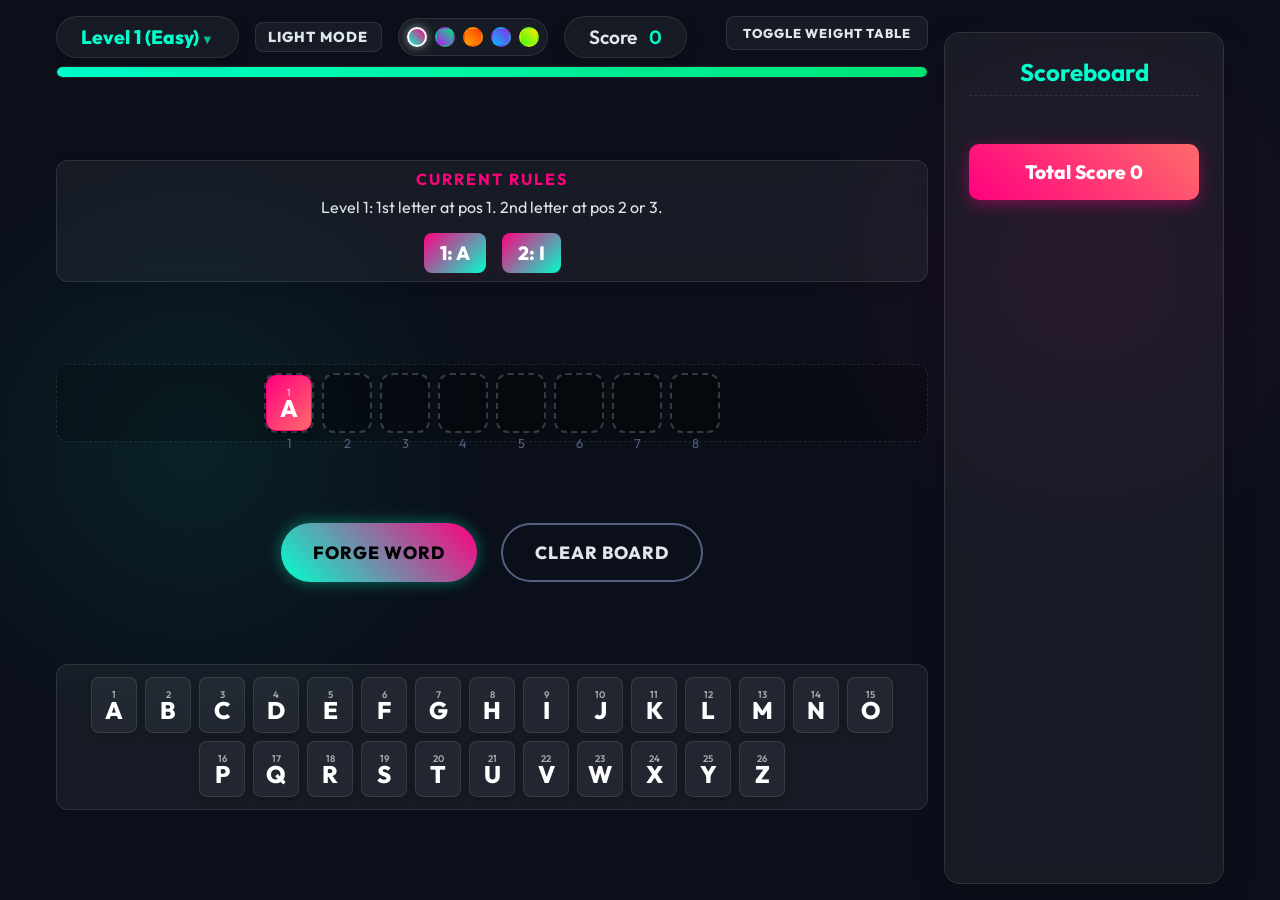
==== lexi-weight/index.html @ 4cb24aad "Initial commit of Lexi-Weight Game" ====
<!DOCTYPE html>
<html lang="en">
<head>
    <meta charset="UTF-8">
    <meta name="viewport" content="width=device-width, initial-scale=1.0">
    <title>LexiWeight - The Word Game</title>
    <link href="https://fonts.googleapis.com/css2?family=Outfit:wght@300;400;600;800&display=swap" rel="stylesheet">
    <link rel="stylesheet" href="style.css">
</head>
<body>
    <div class="layout-wrapper">
        <div class="app-container">
        <!-- Header / Weight Table -->
        <header>
            <div class="stats">
                <div class="stat-pill custom-select" id="custom-level-select">
                    <div class="select-selected">Level 1 (Easy)</div>
                    <div class="select-items select-hide">
                        <div data-val="1">Level 1 (Easy)</div>
                        <div data-val="2">Level 2 (Medium)</div>
                        <div data-val="3">Level 3 (Hard)</div>
                    </div>
                </div>
                
                <div class="theme-controls" style="display: flex; gap: 1rem; align-items: center;">
                    <button id="base-theme-toggle" class="fancy-btn small" style="padding: 0.3rem 0.8rem; font-size: 0.9rem; min-width: 100px;">Light Mode</button>
                    <div class="theme-selector">
                        <div class="theme-btn active" data-color-theme="default" style="background: linear-gradient(45deg, #00ffcc, #ff007f)" title="Cyberpunk"></div>
                        <div class="theme-btn" data-color-theme="purple" style="background: linear-gradient(45deg, #bc13fe, #00e676)" title="Neon"></div>
                        <div class="theme-btn" data-color-theme="fire" style="background: linear-gradient(45deg, #ffaa00, #ff3d00)" title="Fire"></div>
                        <div class="theme-btn" data-color-theme="ocean" style="background: linear-gradient(45deg, #00bfff, #8a2be2)" title="Ocean"></div>
                        <div class="theme-btn" data-color-theme="toxic" style="background: linear-gradient(45deg, #39ff14, #fce803)" title="Toxic"></div>
                    </div>
                </div>

                <div class="stat-pill">Score <span id="score-display">0</span></div>
            </div>
            
            <div class="weight-table-container">
                <button id="toggle-weights" class="fancy-btn small">Toggle Weight Table</button>
                <div id="weight-table" class="weight-table hidden">
                    <!-- JS will populate A=1 to Z=26 -->
                </div>
            </div>
        </header>

        <!-- Timer -->
        <div class="timer-container">
            <div id="timer-bar" class="timer-bar"></div>
        </div>

        <!-- Main Game Area -->
        <main>
            <div class="rules-box">
                <h3>Current Rules</h3>
                <p id="rules-text">Level 1: Loading...</p>
                <div id="required-letters-display" class="required-letters"></div>
            </div>

            <!-- The Word Slots -->
            <div class="game-board" id="game-board">
                <!-- 8 slots for creating the word -->
                <div class="slot" data-index="1"></div>
                <div class="slot" data-index="2"></div>
                <div class="slot" data-index="3"></div>
                <div class="slot" data-index="4"></div>
                <div class="slot" data-index="5"></div>
                <div class="slot" data-index="6"></div>
                <div class="slot" data-index="7"></div>
                <div class="slot" data-index="8"></div>
            </div>

            <div class="controls">
                <button id="submit-btn" class="fancy-btn primary">Forge Word</button>
                <button id="clear-btn" class="fancy-btn secondary">Clear Board</button>
            </div>

            <!-- Letter Bank -->
            <div class="letter-bank" id="letter-bank">
                <!-- JS will populate A-Z -->
            </div>
        </main>
        </div>

        <aside class="scoreboard-panel">
            <h2>Scoreboard</h2>
            <ul id="score-list">
                <!-- Scores injected via JS -->
            </ul>
            <div class="total-score-box">
                Total Score <span id="side-total-score">0</span>
            </div>
        </aside>
    </div>

    <!-- Modals -->
    <div id="overlay" class="overlay hidden"></div>
    <div id="modal" class="modal hidden">
        <h2 id="modal-title">Level Complete!</h2>
        <p id="modal-desc">Word weight: 42</p>
        <button id="modal-action-btn" class="fancy-btn primary">Next Level</button>
    </div>

    <script src="script.js"></script>
</body>
</html>
---- lexi-weight/style.css ----
:root {
    --bg-color: #0a0f1a;
    --text-color: #e0e6ed;
    --primary-color: #00ffcc;
    --secondary-color: #ff007f;
    --bg-glow-1: rgba(0, 255, 204, 0.08);
    --bg-glow-2: rgba(255, 0, 127, 0.08);
    --primary-glow: rgba(0, 255, 204, 0.4);
    --primary-glow-strong: rgba(0, 255, 204, 0.6);
    --glass-bg: rgba(255, 255, 255, 0.05);
    --glass-border: rgba(255, 255, 255, 0.1);
    --slot-bg: rgba(0, 0, 0, 0.3);
    --item-bg: rgba(0, 0, 0, 0.4);
    --board-bg: rgba(0, 0, 0, 0.2);
    --letter-color: #fff;
    --wt-val-color: #8892b0;
    --success-color: #00e676;
    --warning-color: #ffc107;
    --danger-color: #ff3d00;
}

:root[data-color-theme="purple"] {
    --primary-color: #bc13fe;
    --secondary-color: #00e676;
    --bg-glow-1: rgba(188, 19, 254, 0.08);
    --bg-glow-2: rgba(0, 230, 118, 0.08);
    --primary-glow: rgba(188, 19, 254, 0.4);
    --primary-glow-strong: rgba(188, 19, 254, 0.6);
}

:root[data-color-theme="fire"] {
    --primary-color: #ffaa00;
    --secondary-color: #ff3d00;
    --bg-glow-1: rgba(255, 170, 0, 0.08);
    --bg-glow-2: rgba(255, 61, 0, 0.08);
    --primary-glow: rgba(255, 170, 0, 0.4);
    --primary-glow-strong: rgba(255, 170, 0, 0.6);
}

:root[data-color-theme="ocean"] {
    --primary-color: #00bfff;
    --secondary-color: #8a2be2;
    --bg-glow-1: rgba(0, 191, 255, 0.08);
    --bg-glow-2: rgba(138, 43, 226, 0.08);
    --primary-glow: rgba(0, 191, 255, 0.4);
    --primary-glow-strong: rgba(0, 191, 255, 0.6);
}

:root[data-color-theme="toxic"] {
    --primary-color: #39ff14;
    --secondary-color: #fce803;
    --bg-glow-1: rgba(57, 255, 20, 0.08);
    --bg-glow-2: rgba(252, 232, 3, 0.08);
    --primary-glow: rgba(57, 255, 20, 0.4);
    --primary-glow-strong: rgba(57, 255, 20, 0.6);
}

:root[data-base-theme="light"] {
    --bg-color: #f0f4f8;
    --text-color: #1a202c;
    --glass-bg: rgba(255, 255, 255, 0.7);
    --glass-border: rgba(0, 0, 0, 0.1);
    --slot-bg: rgba(255, 255, 255, 0.8);
    --item-bg: rgba(255, 255, 255, 0.6);
    --board-bg: rgba(255, 255, 255, 0.4);
    --letter-color: #1a202c;
    --wt-val-color: #4a5568;
}

* {
    box-sizing: border-box;
    margin: 0;
    padding: 0;
    font-family: 'Outfit', sans-serif;
}

body {
    background-color: var(--bg-color);
    background-image: 
        radial-gradient(circle at 15% 50%, var(--bg-glow-1), transparent 25%),
        radial-gradient(circle at 85% 30%, var(--bg-glow-2), transparent 25%);
    color: var(--text-color);
    height: 100vh;
    overflow: hidden;
    margin: 0;
    padding: 0;
    display: flex;
    justify-content: center;
    align-items: center;
}

.layout-wrapper {
    display: flex;
    flex-direction: row;
    gap: 1rem;
    align-items: stretch;
    justify-content: center;
    width: 100%;
    height: 100%;
    max-width: 1200px;
    padding: 1rem;
    box-sizing: border-box;
}

.app-container {
    flex: 1;
    width: 100%;
    max-width: 900px;
    padding: 0;
    display: flex;
    flex-direction: column;
    gap: 0.5rem;
    overflow: hidden;
}

.scoreboard-panel {
    background: var(--glass-bg);
    border: 1px solid var(--glass-border);
    padding: 1.5rem;
    border-radius: 16px;
    backdrop-filter: blur(10px);
    box-shadow: 0 10px 30px rgba(0,0,0,0.2);
    width: 280px;
    display: flex;
    flex-direction: column;
    gap: 1rem;
    margin-top: 1rem;
}

.scoreboard-panel h2 {
    color: var(--primary-color);
    font-size: 1.5rem;
    text-align: center;
    border-bottom: 1px dashed var(--glass-border);
    padding-bottom: 0.5rem;
}

.scoreboard-panel ul {
    list-style: none;
    display: flex;
    flex-direction: column;
    gap: 0.5rem;
}

.scoreboard-panel li {
    display: flex;
    justify-content: space-between;
    background: rgba(0,0,0,0.3);
    padding: 0.5rem 1rem;
    border-radius: 8px;
    color: var(--text-color);
}

.scoreboard-panel li span {
    color: var(--success-color);
    font-weight: 800;
}

.total-score-box {
    margin-top: 1rem;
    background: linear-gradient(45deg, var(--secondary-color), #ff6b6b);
    padding: 1rem;
    border-radius: 10px;
    text-align: center;
    font-weight: 800;
    font-size: 1.2rem;
    color: #fff;
    box-shadow: 0 4px 15px rgba(255, 0, 127, 0.4);
}

/* Header & Stats */
header {
    display: flex;
    justify-content: space-between;
    align-items: flex-start;
    flex-wrap: wrap;
    gap: 1rem;
}

.stats {
    display: flex;
    gap: 1rem;
}

.stat-pill {
    background: var(--glass-bg);
    border: 1px solid var(--glass-border);
    padding: 0.5rem 1.5rem;
    border-radius: 50px;
    font-size: 1.2rem;
    font-weight: 600;
    backdrop-filter: blur(10px);
    box-shadow: 0 4px 15px rgba(0,0,0,0.2);
}

.stat-pill span {
    color: var(--primary-color);
    margin-left: 0.5rem;
}

/* Theme Selector */
.theme-selector {
    display: flex;
    gap: 0.5rem;
    align-items: center;
    background: var(--glass-bg);
    padding: 0.5rem;
    border-radius: 50px;
    border: 1px solid var(--glass-border);
}

.theme-btn {
    width: 20px;
    height: 20px;
    border-radius: 50%;
    cursor: pointer;
    border: 2px solid transparent;
    transition: transform 0.2s;
}

.theme-btn:hover {
    transform: scale(1.2);
}

.theme-btn.active {
    border-color: #fff;
    box-shadow: 0 0 10px rgba(255,255,255,0.5);
}

/* Weight Table */
.weight-table-container {
    display: flex;
    flex-direction: column;
    align-items: flex-end;
}

.weight-table {
    margin-top: 1rem;
    display: grid;
    grid-template-columns: repeat(13, 1fr);
    gap: 0.25rem;
    background: var(--glass-bg);
    border: 1px solid var(--glass-border);
    padding: 1rem;
    border-radius: 12px;
    backdrop-filter: blur(10px);
    font-size: 0.8rem;
    transition: all 0.3s ease;
}

.weight-table.hidden {
    opacity: 0;
    pointer-events: none;
    transform: translateY(-10px);
    position: absolute;
}

.wt-item {
    display: flex;
    flex-direction: column;
    align-items: center;
    background: var(--item-bg);
    border-radius: 6px;
    padding: 0.25rem;
}
.wt-letter { color: var(--primary-color); font-weight: 800; }
.wt-val { color: var(--wt-val-color); }

/* Custom Select */
.custom-select {
    position: relative;
    cursor: pointer;
    min-width: 160px;
    text-align: center;
    user-select: none;
}

.select-selected {
    color: var(--primary-color);
    font-weight: 800;
}

.select-selected::after {
    content: ' ▼';
    font-size: 0.8rem;
    opacity: 0.7;
}

.select-items {
    position: absolute;
    background-color: var(--bg-color);
    top: 130%;
    left: -1rem;
    right: -1rem;
    z-index: 99;
    border: 1px solid var(--glass-border);
    border-radius: 8px;
    overflow: hidden;
    box-shadow: 0 4px 15px rgba(0,0,0,0.5);
}

.select-items div {
    color: var(--text-color);
    padding: 10px;
    cursor: pointer;
    background: rgba(255,255,255,0.05);
    border-bottom: 1px solid var(--glass-border);
    font-weight: 600;
}

.select-items div:last-child {
    border-bottom: none;
}

.select-items div:hover {
    background-color: var(--bg-glow-1);
    color: var(--primary-color);
}

.select-hide {
    display: none;
}

/* Timer */
.timer-container {
    width: 100%;
    height: 12px;
    background: var(--slot-bg);
    border-radius: 10px;
    overflow: hidden;
    border: 1px solid var(--glass-border);
    box-shadow: inset 0 2px 5px rgba(0,0,0,0.5);
}

.timer-bar {
    height: 100%;
    width: 100%;
    background: linear-gradient(90deg, #00ffcc, #00e676);
    border-radius: 10px;
    transition: width 1s linear, background 0.5s ease;
}

/* Main Area */
main {
    display: flex;
    flex-direction: column;
    gap: 0.5rem;
    flex: 1;
    justify-content: space-evenly;
}

.rules-box {
    background: var(--glass-bg);
    border: 1px solid var(--glass-border);
    padding: 0.5rem 1rem;
    border-radius: 12px;
    text-align: center;
    backdrop-filter: blur(10px);
    box-shadow: 0 4px 15px rgba(0,0,0,0.1);
}

.rules-box h3 {
    color: var(--secondary-color);
    margin-bottom: 0.5rem;
    text-transform: uppercase;
    letter-spacing: 2px;
    font-size: 1rem;
}

.required-letters {
    display: flex;
    justify-content: center;
    gap: 1rem;
    margin-top: 1rem;
}

.req-letter-card {
    background: linear-gradient(135deg, var(--secondary-color), var(--primary-color));
    color: #fff;
    padding: 0.5rem 1rem;
    border-radius: 8px;
    font-weight: 800;
    font-size: 1.2rem;
    box-shadow: 0 4px 15px var(--bg-glow-2);
}

/* Game Board */
.game-board {
    display: flex;
    justify-content: center;
    gap: 0.5rem;
    flex-wrap: wrap;
    padding: 0.5rem;
    background: var(--board-bg);
    border-radius: 12px;
    border: 1px dashed var(--glass-border);
}

.slot {
    width: 50px;
    height: 60px;
    background: var(--slot-bg);
    border: 2px dashed rgba(255,255,255,0.2);
    border-radius: 12px;
    display: flex;
    justify-content: center;
    align-items: center;
    transition: all 0.3s ease;
    position: relative;
}

.slot.drag-over {
    border-color: var(--primary-color);
    background: rgba(0, 255, 204, 0.1);
    transform: scale(1.05);
}

.slot::before {
    content: attr(data-index);
    position: absolute;
    bottom: -20px;
    font-size: 0.8rem;
    color: #556080;
}

/* Letters */
.letter {
    width: 46px;
    height: 56px;
    background: var(--glass-bg);
    border: 1px solid var(--glass-border);
    border-radius: 8px;
    display: flex;
    flex-direction: column;
    justify-content: center;
    align-items: center;
    color: var(--letter-color);
    cursor: grab;
    user-select: none;
    box-shadow: 0 4px 10px rgba(0,0,0,0.2);
    transition: transform 0.1s, box-shadow 0.1s, background 0.2s;
}

.letter-weight-badge {
    font-size: 0.6rem;
    font-weight: 600;
    opacity: 0.6;
    margin-bottom: -2px;
}

.letter-char {
    font-size: 1.5rem;
    font-weight: 800;
    line-height: 1;
}

.letter:active {
    cursor: grabbing;
}

.letter:hover {
    transform: translateY(-2px);
    box-shadow: 0 6px 15px rgba(0, 255, 204, 0.3);
    border-color: var(--primary-color);
}

.slot .letter {
    width: 100%;
    height: 100%;
    border-radius: 10px;
}

/* Letter Bank */
.letter-bank {
    display: flex;
    flex-wrap: wrap;
    justify-content: center;
    gap: 0.5rem;
    background: var(--glass-bg);
    padding: 0.75rem;
    border-radius: 12px;
    border: 1px solid var(--glass-border);
}

/* Buttons */
.controls {
    display: flex;
    justify-content: center;
    gap: 1.5rem;
}

.fancy-btn {
    border: none;
    padding: 1rem 2rem;
    border-radius: 50px;
    font-size: 1.1rem;
    font-weight: 800;
    text-transform: uppercase;
    letter-spacing: 1px;
    cursor: pointer;
    transition: all 0.3s ease;
    outline: none;
}

.fancy-btn.primary {
    background: linear-gradient(45deg, var(--primary-color), var(--secondary-color));
    box-shadow: 0 0 15px var(--primary-glow);
}

.fancy-btn.primary:hover {
    background: linear-gradient(45deg, var(--secondary-color), var(--primary-color));
    box-shadow: 0 0 20px var(--primary-glow-strong);
}

.fancy-btn.secondary {
    background: transparent;
    border: 2px solid #556080;
    color: var(--text-color);
}

.fancy-btn.secondary:hover {
    border-color: var(--text-color);
    background: rgba(255,255,255,0.05);
}

.fancy-btn.small {
    padding: 0.5rem 1rem;
    font-size: 0.8rem;
    border-radius: 8px;
    background: var(--glass-bg);
    color: var(--text-color);
    border: 1px solid var(--glass-border);
}

.fancy-btn.small:hover {
    background: rgba(255,255,255,0.1);
}

/* Modals */
.overlay {
    position: fixed;
    top: 0; left: 0; width: 100%; height: 100%;
    background: rgba(0,0,0,0.8);
    backdrop-filter: blur(5px);
    z-index: 100;
    display: flex;
    justify-content: center;
    align-items: center;
    opacity: 1;
    transition: opacity 0.3s;
}

.overlay.hidden {
    opacity: 0;
    pointer-events: none;
}

.modal {
    position: fixed;
    top: 50%; left: 50%;
    transform: translate(-50%, -50%) scale(1);
    background: var(--bg-color);
    padding: 3rem;
    border-radius: 20px;
    border: 1px solid var(--primary-color);
    box-shadow: 0 0 50px rgba(0, 255, 204, 0.2);
    text-align: center;
    z-index: 101;
    transition: all 0.3s cubic-bezier(0.175, 0.885, 0.32, 1.275);
}

.modal.hidden {
    opacity: 0;
    pointer-events: none;
    transform: translate(-50%, -50%) scale(0.8);
}

.modal h2 {
    font-size: 2.5rem;
    margin-bottom: 1rem;
    color: var(--primary-color);
}

.modal p {
    font-size: 1.2rem;
    margin-bottom: 2rem;
    color: #a0aec0;
}

.modal.error-modal {
    border-color: #ff3d00;
    box-shadow: 0 0 50px rgba(255, 61, 0, 0.2);
}

.modal.error-modal h2 {
    color: #ff3d00;
}

.modal.error-modal .fancy-btn.primary {
    background: linear-gradient(45deg, #ff3d00, #ff007f);
    box-shadow: 0 0 20px rgba(255, 61, 0, 0.4);
}

/* Badges */
.badge {
    display: inline-block;
    padding: 0.25rem 0.75rem;
    border-radius: 50px;
    font-size: 0.8rem;
    font-weight: 800;
    text-transform: uppercase;
    letter-spacing: 2px;
    margin-left: 10px;
    vertical-align: middle;
}

.badge.failed {
    background: linear-gradient(45deg, #ff3d00, #ff007f);
    color: white;
    box-shadow: 0 0 10px rgba(255, 61, 0, 0.5);
}

.badge.success {
    background: linear-gradient(45deg, #00e676, #00ffcc);
    color: #0a0f1a;
    box-shadow: 0 0 10px rgba(0, 230, 118, 0.5);
}

/* Animations */
@keyframes shake {
    0%, 100% { transform: translateX(0); }
    25% { transform: translateX(-5px); }
    50% { transform: translateX(5px); }
    75% { transform: translateX(-5px); }
}

.shake {
    animation: shake 0.4s ease-in-out;
}

@media (max-width: 900px) {
    .layout-wrapper {
        flex-direction: column;
        align-items: center;
    }
    .scoreboard-panel {
        width: 100%;
        max-width: 900px;
        margin-top: 0;
    }
}

@media (max-width: 768px) {
    .weight-table {
        grid-template-columns: repeat(7, 1fr);
    }
    .game-board {
        gap: 0.5rem;
    }
    .slot {
        width: 45px;
        height: 55px;
    }
    .letter {
        width: 45px;
        height: 55px;
        font-size: 1.5rem;
    }
}
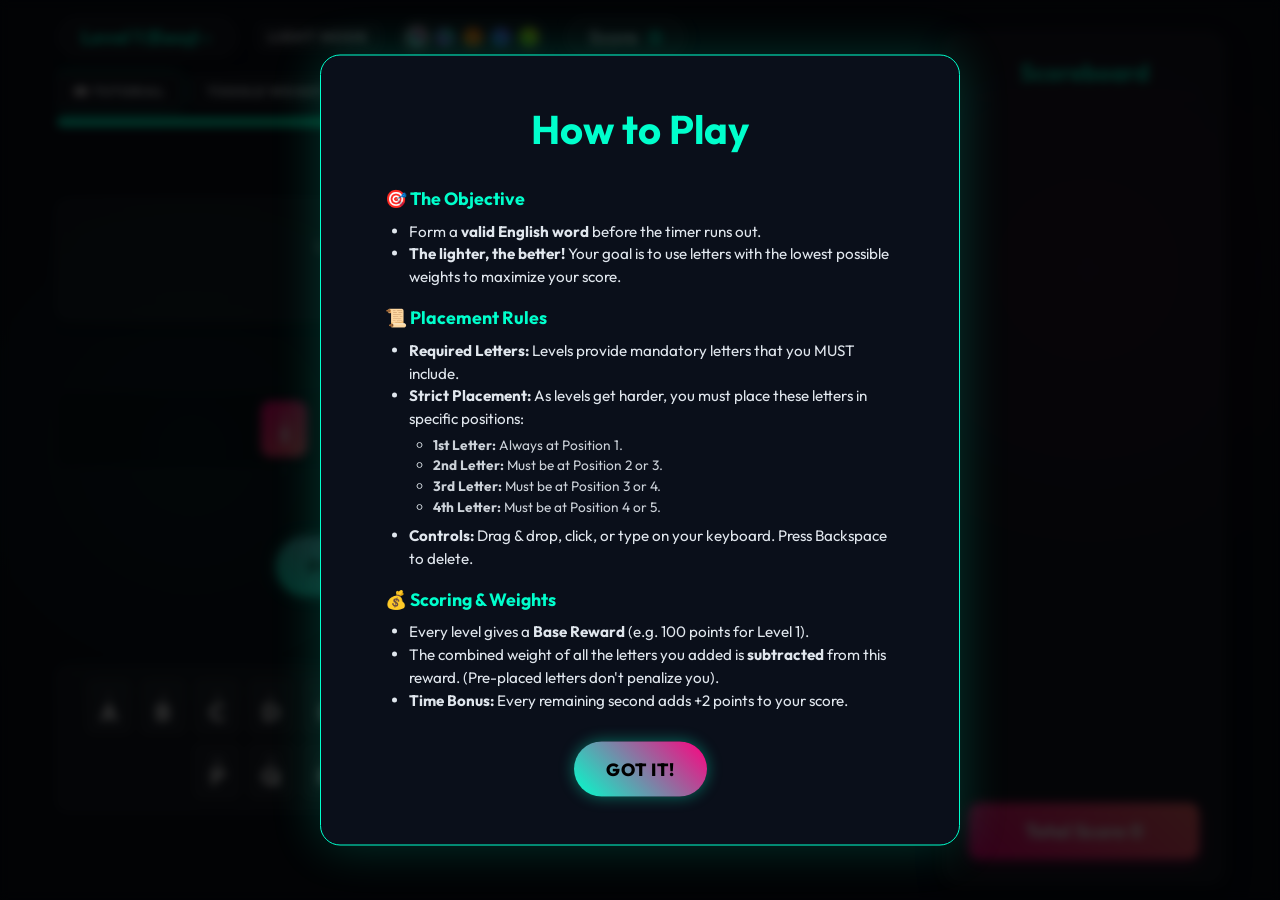
==== commit f62723d6: "feat: add tutorial modal with game rules and move documentation to project-specific README." ====
--- a/lexi-weight/index.html
+++ b/lexi-weight/index.html
@@ -37,7 +37,10 @@
             </div>
             
             <div class="weight-table-container">
-                <button id="toggle-weights" class="fancy-btn small">Toggle Weight Table</button>
+                <div style="display:flex; gap:0.5rem; justify-content: flex-end; width: 100%;">
+                    <button id="help-btn" class="fancy-btn small primary">📖 Tutorial</button>
+                    <button id="toggle-weights" class="fancy-btn small">Toggle Weight Table</button>
+                </div>
                 <div id="weight-table" class="weight-table hidden">
                     <!-- JS will populate A=1 to Z=26 -->
                 </div>
--- a/lexi-weight/style.css
+++ b/lexi-weight/style.css
@@ -106,11 +106,12 @@
     flex: 1;
     width: 100%;
     max-width: 900px;
-    padding: 0;
+    padding: 0 10px 10px 0;
     display: flex;
     flex-direction: column;
     gap: 0.5rem;
-    overflow: hidden;
+    overflow-y: auto;
+    overflow-x: hidden;
 }
 
 .scoreboard-panel {
@@ -125,6 +126,9 @@
     flex-direction: column;
     gap: 1rem;
     margin-top: 1rem;
+    max-height: calc(100vh - 2rem);
+    position: sticky;
+    top: 1rem;
 }
 
 .scoreboard-panel h2 {
@@ -140,6 +144,9 @@
     display: flex;
     flex-direction: column;
     gap: 0.5rem;
+    overflow-y: auto;
+    flex: 1;
+    padding-right: 0.5rem;
 }
 
 .scoreboard-panel li {
@@ -292,7 +299,7 @@
     top: 130%;
     left: -1rem;
     right: -1rem;
-    z-index: 99;
+    z-index: 999;
     border: 1px solid var(--glass-border);
     border-radius: 8px;
     overflow: hidden;
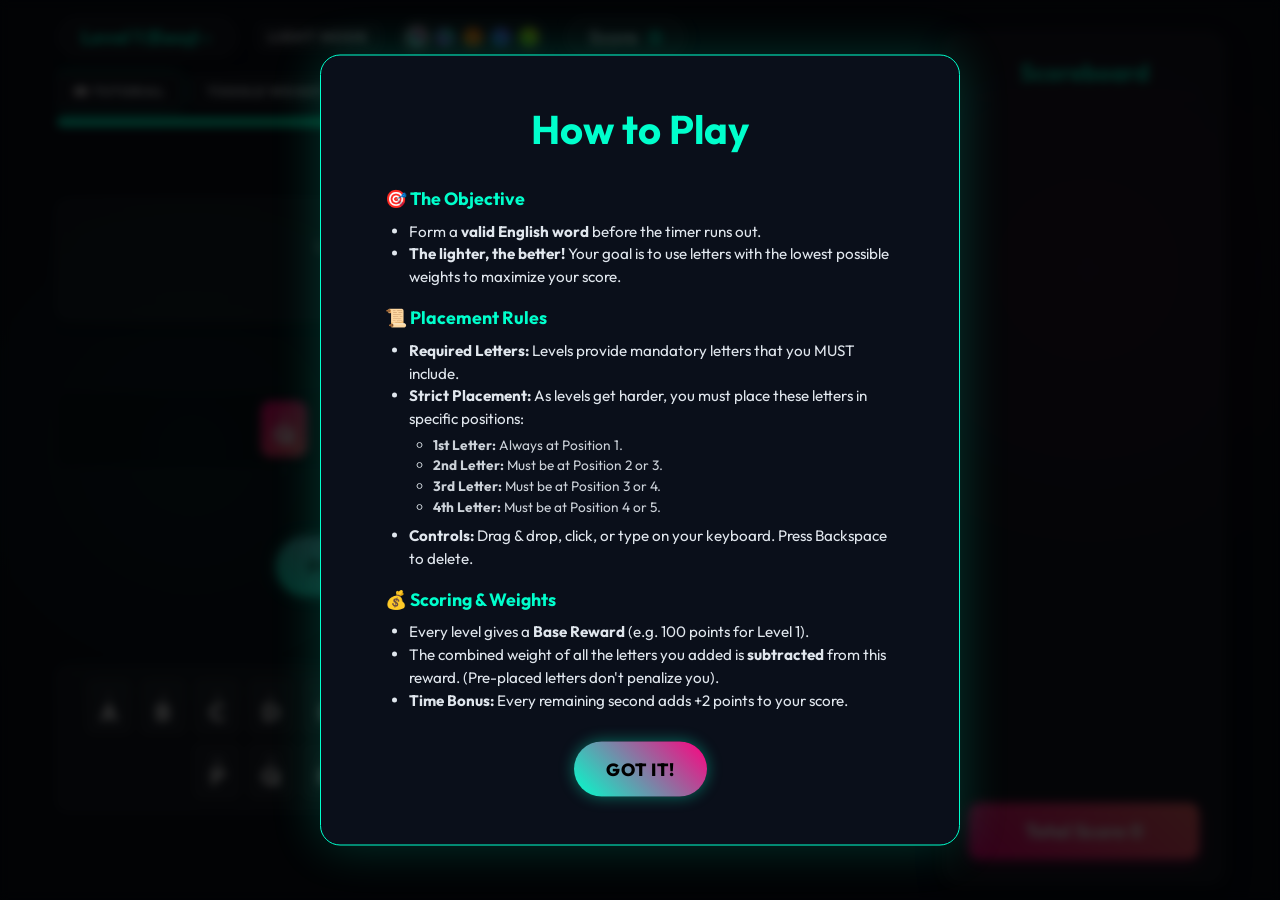
==== commit ec64f1c5: "Add custom favicon for the game" ====
--- a/lexi-weight/index.html
+++ b/lexi-weight/index.html
@@ -5,6 +5,7 @@
     <meta name="viewport" content="width=device-width, initial-scale=1.0">
     <title>LexiWeight - The Word Game</title>
     <link href="https://fonts.googleapis.com/css2?family=Outfit:wght@300;400;600;800&display=swap" rel="stylesheet">
+    <link rel="icon" type="image/png" href="favicon.png">
     <link rel="stylesheet" href="style.css">
 </head>
 <body>
